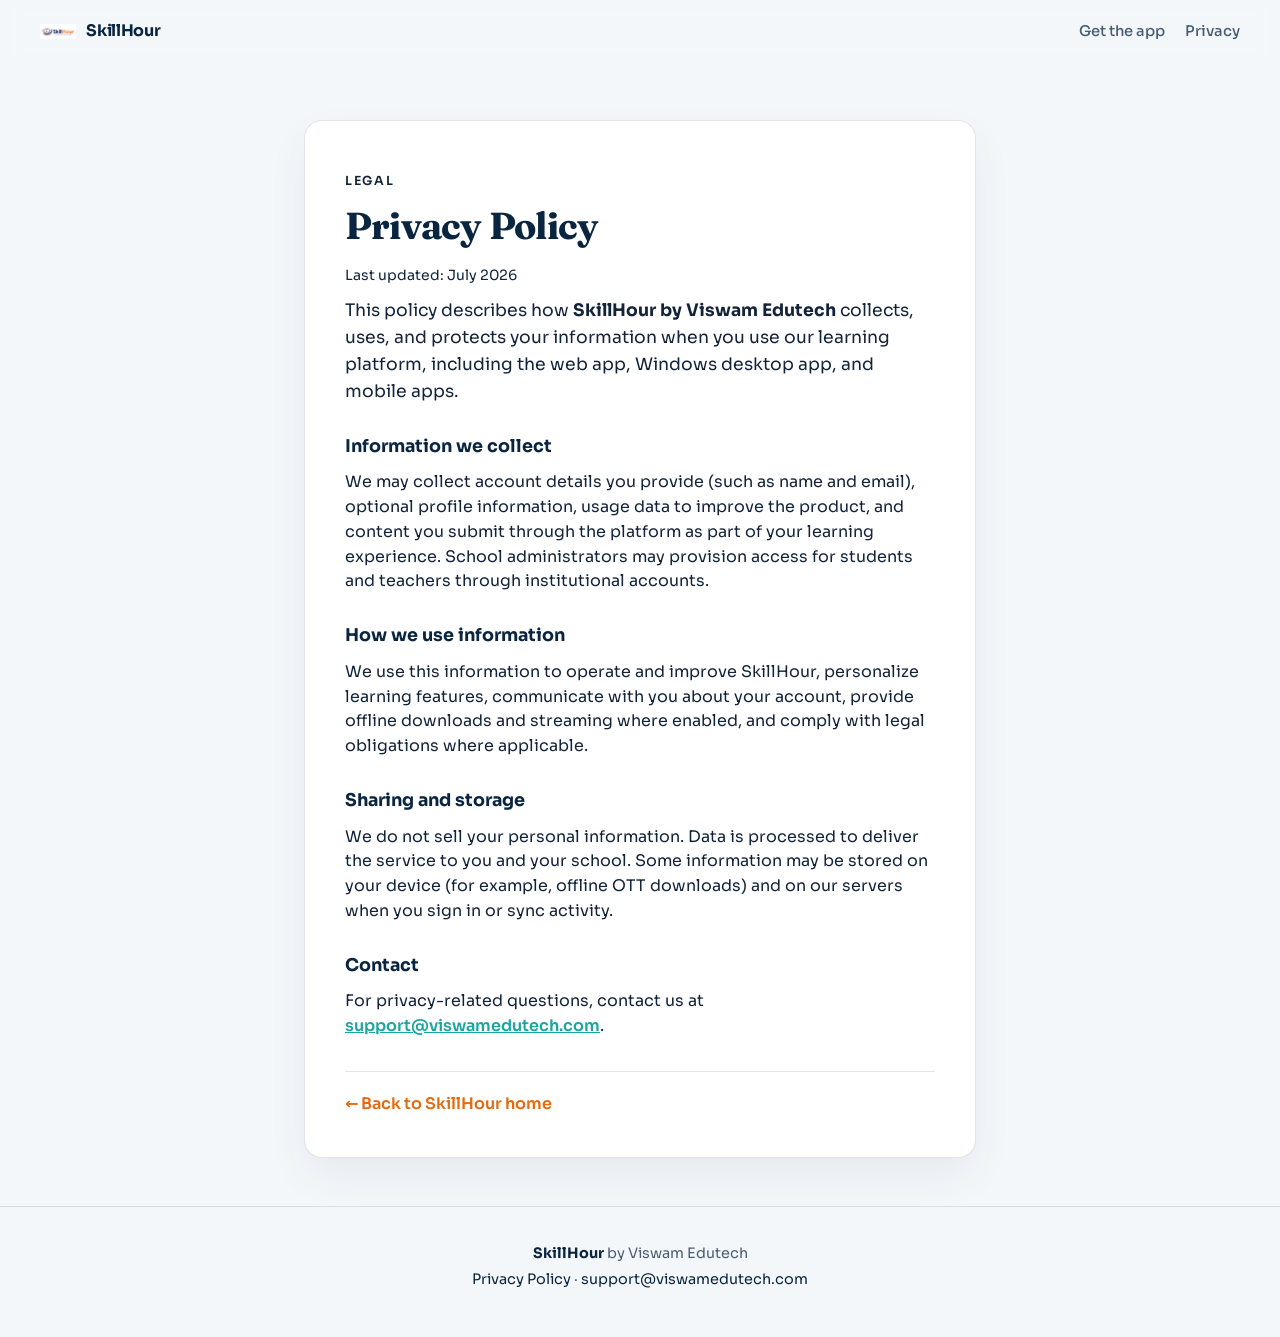
==== privacy/index.html @ 8528e38a "Add privacy policy at /privacy for Microsoft Store" ====
<!DOCTYPE html>
<html lang="en">
  <head>
    <meta charset="UTF-8" />
    <meta name="viewport" content="width=device-width, initial-scale=1" />
    <meta
      name="description"
      content="SkillHour by Viswam Edutech — Privacy Policy for our learning platform and apps."
    />
    <title>Privacy Policy — SkillHour by Viswam Edutech</title>
    <link rel="icon" href="/assets/skillhour.jpeg" type="image/jpeg" />
    <link rel="canonical" href="https://www.skillhour.net/privacy" />
    <link rel="preconnect" href="https://fonts.googleapis.com" />
    <link rel="preconnect" href="https://fonts.gstatic.com" crossorigin />
    <link
      href="https://fonts.googleapis.com/css2?family=Fraunces:opsz,wght@9..144,560;9..144,700&family=Sora:wght@400;500;600;700&display=swap"
      rel="stylesheet"
    />
    <link rel="stylesheet" href="/styles.css" />
  </head>
  <body>
    <a class="skip" href="#main">Skip to content</a>

    <header class="site-nav">
      <a class="nav-brand" href="/" aria-label="SkillHour home">
        <img src="/assets/skillhour.jpeg" alt="" width="36" height="36" />
        <span>SkillHour</span>
      </a>
      <nav aria-label="Page">
        <a href="/#get">Get the app</a>
        <a href="/privacy" aria-current="page">Privacy</a>
      </nav>
    </header>

    <main id="main" class="legal-page">
      <article class="legal-card">
        <p class="eyebrow">Legal</p>
        <h1>Privacy Policy</h1>
        <p class="legal-updated">Last updated: July 2026</p>
        <p class="lead">
          This policy describes how <strong>SkillHour by Viswam Edutech</strong> collects,
          uses, and protects your information when you use our learning platform, including
          the web app, Windows desktop app, and mobile apps.
        </p>

        <section>
          <h2>Information we collect</h2>
          <p>
            We may collect account details you provide (such as name and email), optional
            profile information, usage data to improve the product, and content you submit
            through the platform as part of your learning experience. School administrators
            may provision access for students and teachers through institutional accounts.
          </p>
        </section>

        <section>
          <h2>How we use information</h2>
          <p>
            We use this information to operate and improve SkillHour, personalize learning
            features, communicate with you about your account, provide offline downloads and
            streaming where enabled, and comply with legal obligations where applicable.
          </p>
        </section>

        <section>
          <h2>Sharing and storage</h2>
          <p>
            We do not sell your personal information. Data is processed to deliver the
            service to you and your school. Some information may be stored on your device
            (for example, offline OTT downloads) and on our servers when you sign in or
            sync activity.
          </p>
        </section>

        <section>
          <h2>Contact</h2>
          <p>
            For privacy-related questions, contact us at
            <a href="mailto:support@viswamedutech.com">support@viswamedutech.com</a>.
          </p>
        </section>

        <p class="legal-back">
          <a href="/">← Back to SkillHour home</a>
        </p>
      </article>
    </main>

    <footer class="site-foot">
      <p><strong>SkillHour</strong> by Viswam Edutech</p>
      <p>
        <a href="/privacy">Privacy Policy</a>
        ·
        <a href="mailto:support@viswamedutech.com">support@viswamedutech.com</a>
      </p>
    </footer>

    <script src="/app.js" defer></script>
  </body>
</html>
---- styles.css ----
:root {
  --navy: #0a2540;
  --navy-deep: #061828;
  --ink: #13233a;
  --muted: #4a5d73;
  --orange: #ff7a18;
  --orange-deep: #e5690d;
  --teal: #1aa6a0;
  --mist: #e8eef3;
  --paper: #f4f7fa;
  --panel: #ffffff;
  --line: rgba(10, 37, 64, 0.12);
  --radius: 14px;
  --font-display: "Fraunces", Georgia, serif;
  --font-body: "Sora", system-ui, sans-serif;
}

*,
*::before,
*::after {
  box-sizing: border-box;
}

html {
  scroll-behavior: smooth;
}

body {
  margin: 0;
  font-family: var(--font-body);
  color: var(--ink);
  background: var(--paper);
  line-height: 1.55;
  -webkit-font-smoothing: antialiased;
}

img {
  max-width: 100%;
  display: block;
}

a {
  color: inherit;
}

.skip {
  position: absolute;
  left: -999px;
  top: 0;
  background: var(--navy);
  color: #fff;
  padding: 0.6rem 1rem;
  z-index: 100;
}

.skip:focus {
  left: 0.75rem;
  top: 0.75rem;
}

/* ——— Nav ——— */
.site-nav {
  position: sticky;
  top: 0;
  z-index: 40;
  display: flex;
  align-items: center;
  justify-content: space-between;
  gap: 1rem;
  padding: 0.85rem clamp(1rem, 4vw, 2.5rem);
  background: color-mix(in srgb, var(--paper) 88%, transparent);
  backdrop-filter: blur(10px);
  border-bottom: 1px solid transparent;
  transition: border-color 0.25s ease, background 0.25s ease;
}

.site-nav.is-scrolled {
  border-bottom-color: var(--line);
  background: color-mix(in srgb, var(--paper) 94%, transparent);
}

.nav-brand {
  display: inline-flex;
  align-items: center;
  gap: 0.65rem;
  text-decoration: none;
  font-weight: 700;
  letter-spacing: -0.02em;
  color: var(--navy);
}

.nav-brand img {
  width: 36px;
  height: 36px;
  object-fit: contain;
  border-radius: 8px;
}

.site-nav nav {
  display: flex;
  gap: 1.25rem;
}

.site-nav nav a {
  text-decoration: none;
  font-size: 0.92rem;
  font-weight: 500;
  color: var(--muted);
  transition: color 0.2s ease;
}

.site-nav nav a:hover {
  color: var(--navy);
}

/* ——— Hero ——— */
.hero {
  position: relative;
  min-height: min(100vh, 920px);
  display: flex;
  align-items: center;
  overflow: hidden;
  padding: clamp(2.5rem, 6vw, 5rem) clamp(1rem, 4vw, 2.5rem) clamp(3rem, 7vw, 5.5rem);
}

.hero-backdrop {
  position: absolute;
  inset: 0;
  background:
    radial-gradient(ellipse 80% 60% at 15% 20%, rgba(255, 122, 24, 0.16), transparent 55%),
    radial-gradient(ellipse 70% 50% at 85% 15%, rgba(26, 166, 160, 0.14), transparent 50%),
    linear-gradient(165deg, #dce7f0 0%, #f4f7fa 45%, #e6f2ef 100%);
  z-index: 0;
}

.hero-backdrop::after {
  content: "";
  position: absolute;
  inset: 0;
  background-image:
    linear-gradient(rgba(10, 37, 64, 0.035) 1px, transparent 1px),
    linear-gradient(90deg, rgba(10, 37, 64, 0.035) 1px, transparent 1px);
  background-size: 48px 48px;
  mask-image: linear-gradient(180deg, #000 40%, transparent 95%);
  animation: grid-drift 28s linear infinite;
}

@keyframes grid-drift {
  from {
    background-position: 0 0, 0 0;
  }
  to {
    background-position: 48px 24px, 24px 48px;
  }
}

.hero-grid {
  position: relative;
  z-index: 1;
  width: min(1120px, 100%);
  margin: 0 auto;
  display: grid;
  grid-template-columns: 1.05fr 0.95fr;
  gap: clamp(1.5rem, 5vw, 3.5rem);
  align-items: center;
}

.hero-kicker {
  margin: 0 0 0.6rem;
  font-size: 0.8rem;
  font-weight: 600;
  letter-spacing: 0.14em;
  text-transform: uppercase;
  color: var(--teal);
  opacity: 0;
  animation: rise 0.7s ease 0.1s forwards;
}

.hero-brand {
  margin: 0;
  font-family: var(--font-display);
  font-size: clamp(3.4rem, 9vw, 6.4rem);
  font-weight: 700;
  line-height: 0.95;
  letter-spacing: -0.03em;
  color: var(--navy);
  opacity: 0;
  animation: rise 0.8s ease 0.18s forwards;
}

.hero-line {
  margin: 1.15rem 0 0;
  max-width: 28ch;
  font-size: clamp(1.05rem, 2.2vw, 1.3rem);
  color: var(--ink);
  opacity: 0;
  animation: rise 0.8s ease 0.28s forwards;
}

.hero-tag {
  margin: 0.85rem 0 0;
  font-family: var(--font-display);
  font-style: italic;
  font-size: 1.05rem;
  color: var(--muted);
  opacity: 0;
  animation: rise 0.8s ease 0.36s forwards;
}

.hero-ctas {
  display: flex;
  flex-wrap: wrap;
  gap: 0.75rem;
  margin-top: 1.75rem;
  opacity: 0;
  animation: rise 0.8s ease 0.44s forwards;
}

@keyframes rise {
  from {
    opacity: 0;
    transform: translateY(18px);
  }
  to {
    opacity: 1;
    transform: translateY(0);
  }
}

.btn {
  display: inline-flex;
  align-items: center;
  justify-content: center;
  min-height: 48px;
  padding: 0.75rem 1.25rem;
  border-radius: 10px;
  font-weight: 600;
  font-size: 0.95rem;
  text-decoration: none;
  transition: transform 0.2s ease, background 0.2s ease, color 0.2s ease, box-shadow 0.2s ease;
}

.btn:hover {
  transform: translateY(-1px);
}

.btn-primary {
  background: var(--orange);
  color: #fff;
  box-shadow: 0 10px 28px rgba(255, 122, 24, 0.28);
}

.btn-primary:hover {
  background: var(--orange-deep);
}

.btn-secondary {
  background: transparent;
  color: var(--navy);
  border: 1.5px solid color-mix(in srgb, var(--navy) 35%, transparent);
}

.btn-secondary:hover {
  border-color: var(--navy);
  background: rgba(10, 37, 64, 0.04);
}

.hero-visual {
  display: flex;
  justify-content: center;
  opacity: 0;
  animation: rise 1s ease 0.3s forwards;
}

.hero-logo {
  width: min(100%, 520px);
  height: auto;
  border-radius: 20px;
  background: #fff;
  box-shadow:
    0 0 0 1px rgba(10, 37, 64, 0.06),
    0 24px 60px rgba(10, 37, 64, 0.14);
  animation: float-soft 7s ease-in-out infinite;
}

@keyframes float-soft {
  0%,
  100% {
    transform: translateY(0);
  }
  50% {
    transform: translateY(-10px);
  }
}

/* ——— Sections ——— */
.section {
  padding: clamp(3.5rem, 8vw, 6rem) clamp(1rem, 4vw, 2.5rem);
}

.section-inner {
  width: min(760px, 100%);
  margin: 0 auto;
}

.eyebrow {
  margin: 0 0 0.55rem;
  font-size: 0.78rem;
  font-weight: 600;
  letter-spacing: 0.14em;
  text-transform: uppercase;
  color: var(--orange);
}

.section h2 {
  margin: 0;
  font-family: var(--font-display);
  font-size: clamp(2rem, 4.5vw, 3rem);
  line-height: 1.1;
  letter-spacing: -0.02em;
  color: var(--navy);
}

.lead {
  margin: 1rem 0 0;
  font-size: 1.08rem;
  color: var(--muted);
  max-width: 52ch;
}

/* ——— OTT ——— */
.ott {
  display: grid;
  grid-template-columns: 1fr 0.85fr;
  gap: clamp(2rem, 5vw, 4rem);
  align-items: center;
  max-width: 1120px;
  margin: 0 auto;
  background:
    linear-gradient(120deg, rgba(6, 24, 40, 0.97), rgba(10, 37, 64, 0.94)),
    radial-gradient(circle at 80% 20%, rgba(255, 122, 24, 0.35), transparent 40%);
  border-radius: clamp(0px, 3vw, 28px);
  color: #f4f7fb;
  padding-inline: clamp(1.25rem, 4vw, 3rem);
}

.ott .section-inner {
  margin: 0;
  width: auto;
}

.ott .eyebrow {
  color: #ffb36a;
}

.ott h2,
.ott .lead {
  color: #f7f9fc;
}

.ott .lead {
  color: rgba(244, 247, 251, 0.78);
}

.ott-points {
  list-style: none;
  margin: 2rem 0 0;
  padding: 0;
  display: grid;
  gap: 1.15rem;
}

.ott-points li {
  display: grid;
  gap: 0.2rem;
  padding-top: 1rem;
  border-top: 1px solid rgba(255, 255, 255, 0.12);
}

.ott-points strong {
  font-size: 1rem;
  color: #fff;
}

.ott-points span {
  color: rgba(244, 247, 251, 0.72);
  font-size: 0.95rem;
}

.ott-stage {
  display: flex;
  justify-content: center;
  align-items: center;
  min-height: 240px;
}

.ott-screen {
  width: min(100%, 340px);
  aspect-ratio: 16 / 10;
  border-radius: 18px;
  background:
    radial-gradient(circle at 30% 30%, rgba(255, 122, 24, 0.35), transparent 45%),
    linear-gradient(145deg, #123559, #061828);
  border: 1px solid rgba(255, 255, 255, 0.12);
  display: grid;
  place-items: center;
  gap: 0.75rem;
  box-shadow: 0 30px 60px rgba(0, 0, 0, 0.35);
  animation: float-soft 8s ease-in-out infinite;
}

.ott-play {
  width: 64px;
  height: 64px;
  border-radius: 50%;
  background: var(--orange);
  position: relative;
  box-shadow: 0 12px 30px rgba(255, 122, 24, 0.4);
}

.ott-play::after {
  content: "";
  position: absolute;
  left: 54%;
  top: 50%;
  transform: translate(-40%, -50%);
  border-style: solid;
  border-width: 10px 0 10px 16px;
  border-color: transparent transparent transparent #fff;
}

.ott-screen p {
  margin: 0;
  font-family: var(--font-display);
  font-size: 1.35rem;
  letter-spacing: 0.04em;
}

/* ——— Downloads ——— */
.get {
  background:
    linear-gradient(180deg, #eef3f7 0%, var(--paper) 55%, #e8f0ee 100%);
}

.download-row {
  display: grid;
  grid-template-columns: repeat(2, minmax(0, 1fr));
  gap: 1rem;
  margin-top: 2rem;
  max-width: 760px;
}

.download-action {
  display: grid;
  gap: 0.35rem;
  padding: 1.25rem 1.35rem;
  text-decoration: none;
  border: 1px solid var(--line);
  border-radius: var(--radius);
  background: color-mix(in srgb, var(--panel) 88%, transparent);
  transition: border-color 0.2s ease, transform 0.2s ease, background 0.2s ease;
}

.download-action:hover {
  border-color: color-mix(in srgb, var(--orange) 55%, var(--line));
  background: #fff;
  transform: translateY(-2px);
}

.download-platform {
  font-size: 0.75rem;
  font-weight: 600;
  letter-spacing: 0.1em;
  text-transform: uppercase;
  color: var(--teal);
}

.download-name {
  font-family: var(--font-display);
  font-size: 1.45rem;
  color: var(--navy);
  letter-spacing: -0.02em;
}

.download-meta {
  font-size: 0.88rem;
  color: var(--muted);
}

.download-cta {
  margin-top: 0.55rem;
  font-weight: 600;
  color: var(--orange-deep);
  font-size: 0.95rem;
}

/* ——— Footer ——— */
.site-foot {
  padding: 2rem clamp(1rem, 4vw, 2.5rem) 2.75rem;
  border-top: 1px solid var(--line);
  text-align: center;
  color: var(--muted);
  font-size: 0.9rem;
}

.site-foot p {
  margin: 0.2rem 0;
}

.site-foot strong {
  color: var(--navy);
}

.site-foot a {
  color: var(--navy);
  text-decoration: none;
}

.site-foot a:hover {
  text-decoration: underline;
}

/* ——— Legal pages ——— */
.legal-page {
  padding: clamp(2rem, 5vw, 3.5rem) clamp(1rem, 4vw, 2.5rem) 3rem;
}

.legal-card {
  max-width: 42rem;
  margin: 0 auto;
  padding: clamp(1.5rem, 4vw, 2.5rem);
  background: var(--panel);
  border: 1px solid var(--line);
  border-radius: calc(var(--radius) + 4px);
  box-shadow: 0 18px 40px rgba(10, 37, 64, 0.06);
}

.legal-card h1 {
  margin: 0.35rem 0 0.5rem;
  font-family: var(--font-display);
  font-size: clamp(1.85rem, 4vw, 2.35rem);
  color: var(--navy);
  letter-spacing: -0.02em;
}

.legal-card h2 {
  margin: 1.75rem 0 0.5rem;
  font-size: 1.1rem;
  color: var(--navy);
}

.legal-card p {
  margin: 0.65rem 0 0;
  color: var(--ink);
}

.legal-card a {
  color: var(--teal);
  font-weight: 600;
}

.legal-updated {
  font-size: 0.88rem;
  color: var(--muted);
}

.legal-back {
  margin-top: 2rem !important;
  padding-top: 1.25rem;
  border-top: 1px solid var(--line);
}

.legal-back a {
  font-weight: 600;
  text-decoration: none;
  color: var(--orange-deep);
}

.legal-back a:hover {
  text-decoration: underline;
}

/* ——— Motion reduce ——— */
@media (prefers-reduced-motion: reduce) {
  html {
    scroll-behavior: auto;
  }

  .hero-kicker,
  .hero-brand,
  .hero-line,
  .hero-tag,
  .hero-ctas,
  .hero-visual,
  .hero-logo,
  .ott-screen,
  .hero-backdrop::after {
    animation: none !important;
    opacity: 1 !important;
    transform: none !important;
  }
}

/* ——— Responsive ——— */
@media (max-width: 900px) {
  .hero-grid,
  .ott {
    grid-template-columns: 1fr;
  }

  .hero {
    min-height: auto;
    padding-top: 2rem;
  }

  .hero-visual {
    order: -1;
  }

  .hero-logo {
    width: min(100%, 380px);
  }

  .ott-stage {
    min-height: 180px;
  }

  .download-row {
    grid-template-columns: 1fr;
  }
}

@media (max-width: 520px) {
  .site-nav nav {
    gap: 0.85rem;
  }

  .site-nav nav a {
    font-size: 0.85rem;
  }

  .hero-ctas {
    flex-direction: column;
    align-items: stretch;
  }

  .btn {
    width: 100%;
  }
}
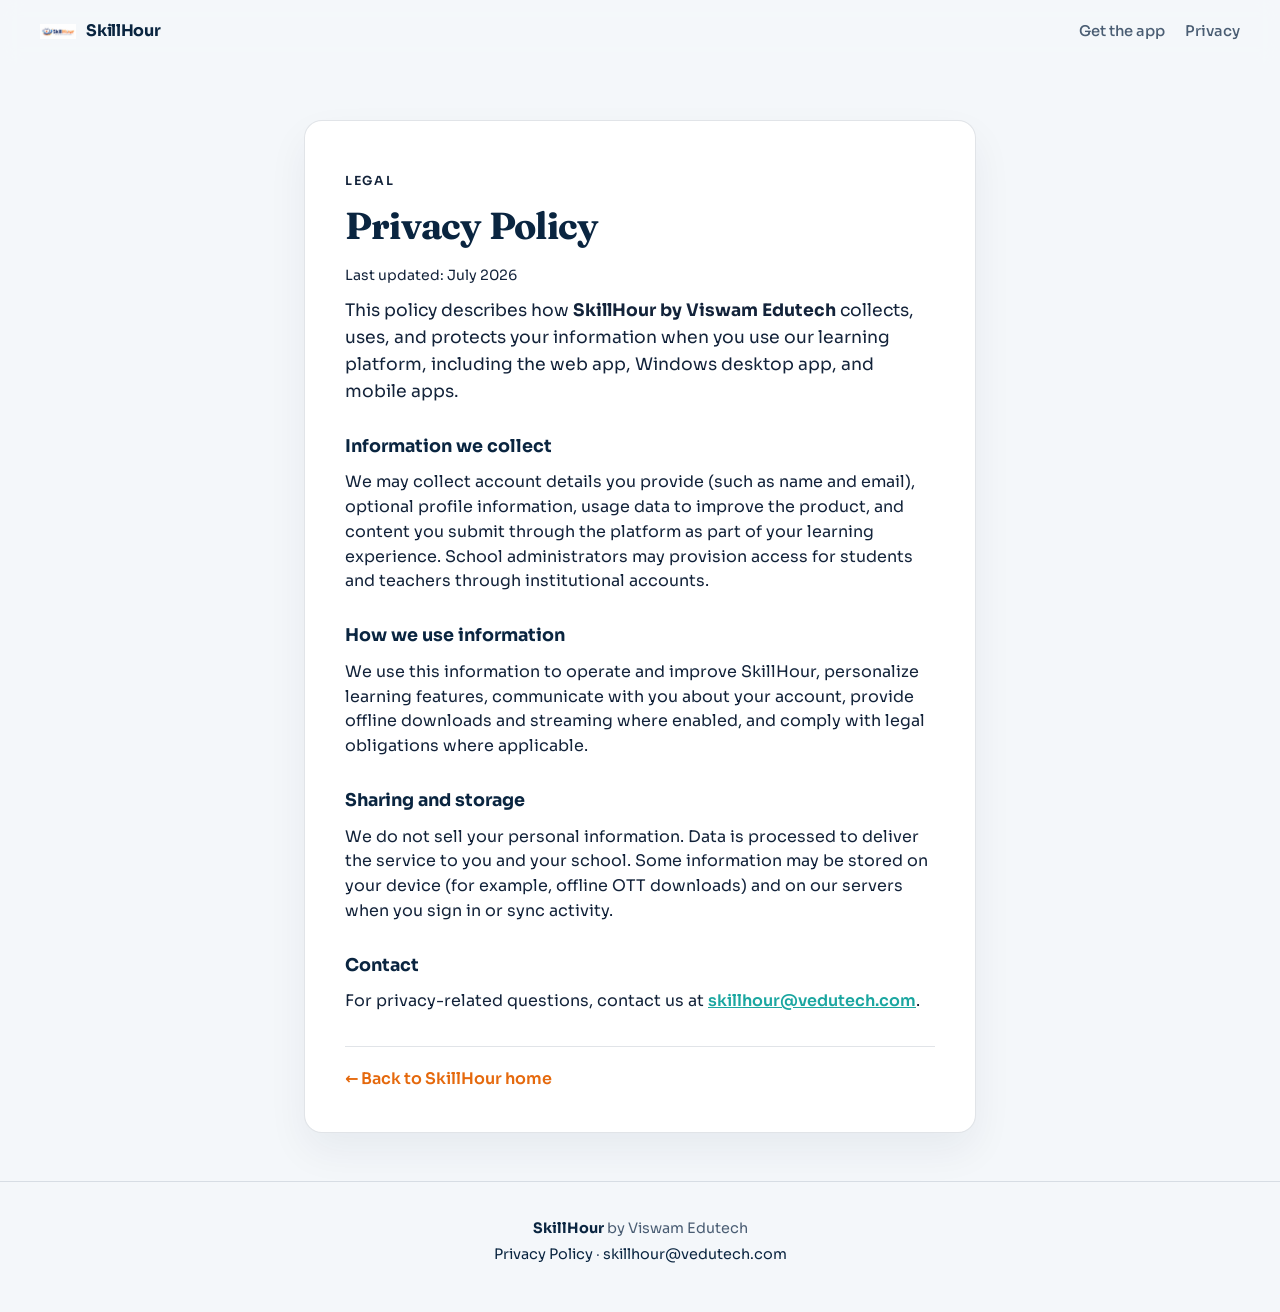
==== commit 4fc5a843: "Update support email to skillhour@vedutech.com. Co-authored-by: Cursor <cursoragent@cursor.com>" ====
--- a/privacy/index.html
+++ b/privacy/index.html
@@ -76,7 +76,7 @@
           <h2>Contact</h2>
           <p>
             For privacy-related questions, contact us at
-            <a href="mailto:support@viswamedutech.com">support@viswamedutech.com</a>.
+            <a href="mailto:skillhour@vedutech.com">skillhour@vedutech.com</a>.
           </p>
         </section>
 
@@ -91,7 +91,7 @@
       <p>
         <a href="/privacy">Privacy Policy</a>
         ·
-        <a href="mailto:support@viswamedutech.com">support@viswamedutech.com</a>
+        <a href="mailto:skillhour@vedutech.com">skillhour@vedutech.com</a>
       </p>
     </footer>
 
